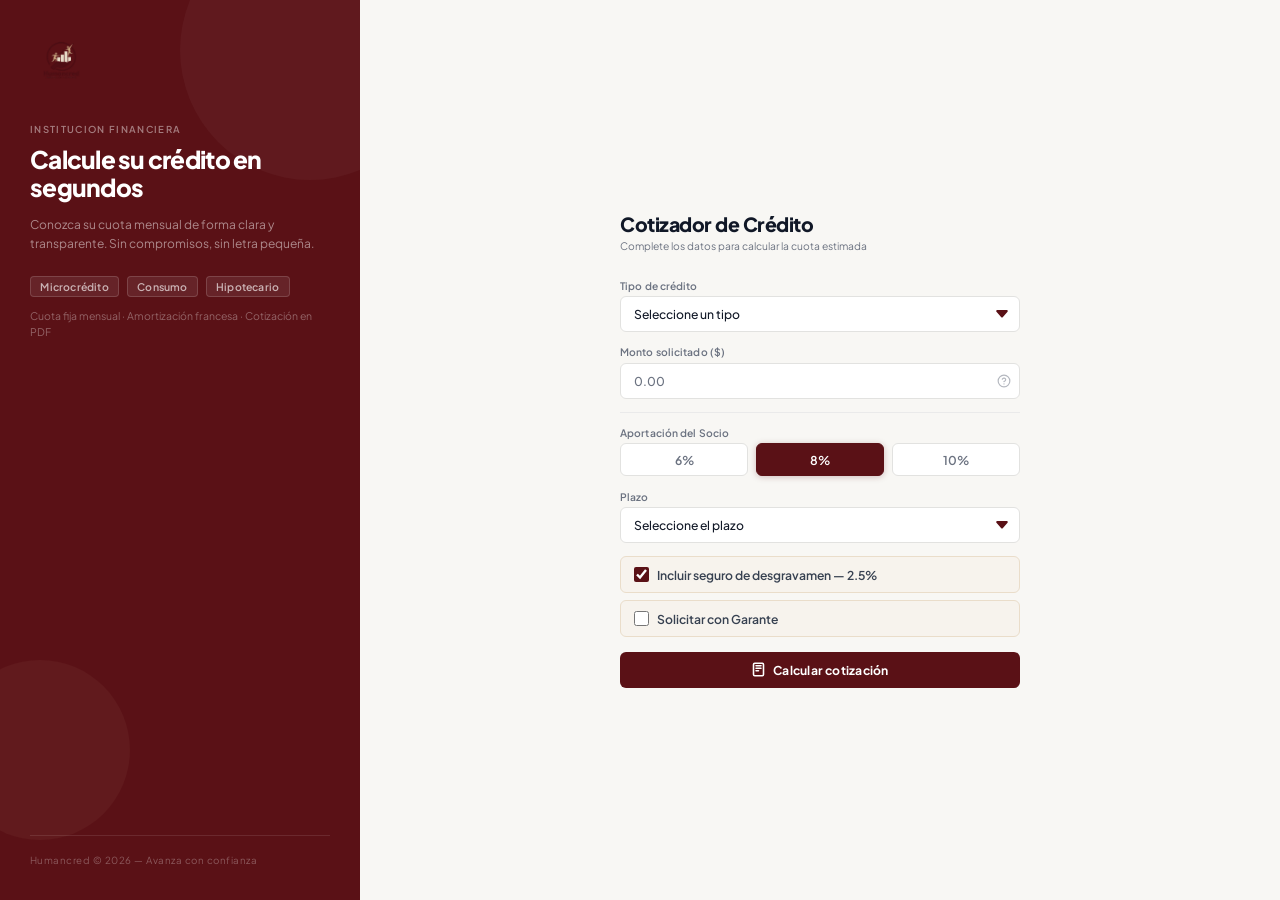
==== index.html @ a1041b33 "feat: Cotizador Humancred V1 — diseño profesional completo - Split-screen index con panel de marca (" ====
<!DOCTYPE html>
<html lang="es">
<head>
  <meta charset="UTF-8" />
  <meta name="viewport" content="width=device-width, initial-scale=1.0" />
  <title>Cotizador — Humancred</title>
  <link rel="stylesheet" href="css/app.css" />
  <style>
    html, body { height: 100%; overflow: hidden; }

    /* ── Layout split ──────────────────────────────────────── */
    .cotizador-split {
      display: grid;
      grid-template-columns: 360px 1fr;
      height: 100vh;
    }

    /* ── Panel de marca ────────────────────────────────────── */
    .brand-panel {
      background: var(--vino);
      padding: 2.25rem 2rem;
      display: flex;
      flex-direction: column;
      position: relative;
      overflow: hidden;
    }

    .brand-panel::before {
      content: '';
      position: absolute;
      top: -80px; right: -80px;
      width: 260px; height: 260px;
      border-radius: 50%;
      background: rgba(255,255,255,0.035);
      pointer-events: none;
    }

    .brand-panel::after {
      content: '';
      position: absolute;
      bottom: 60px; left: -50px;
      width: 180px; height: 180px;
      border-radius: 50%;
      background: rgba(201,167,130,0.06);
      pointer-events: none;
    }

    .brand-logo {
      height: 52px;
      width: auto;
      object-fit: contain;
      object-position: left;
      margin-bottom: 2.5rem;
    }

    .brand-content { flex: 1; }

    .brand-eyebrow {
      font-size: 0.6375rem;
      font-weight: 600;
      color: rgba(255,255,255,0.45);
      text-transform: uppercase;
      letter-spacing: 0.14em;
      margin-bottom: 0.625rem;
    }

    .brand-headline {
      font-size: 1.625rem;
      font-weight: 800;
      color: #fff;
      line-height: 1.18;
      letter-spacing: -0.03em;
      margin-bottom: 0.875rem;
    }

    .brand-desc {
      font-size: 0.8rem;
      color: rgba(255,255,255,0.5);
      line-height: 1.6;
      font-weight: 400;
      margin-bottom: 1.5rem;
    }

    .brand-credit-types {
      display: flex;
      gap: 0.5rem;
      flex-wrap: wrap;
      margin-bottom: 0.75rem;
    }

    .brand-credit-types span {
      font-size: 0.7rem;
      font-weight: 600;
      color: rgba(255,255,255,0.65);
      background: rgba(255,255,255,0.08);
      border: 1px solid rgba(255,255,255,0.15);
      border-radius: 4px;
      padding: 0.2rem 0.625rem;
      letter-spacing: 0.02em;
    }

    .brand-detail {
      font-size: 0.7rem;
      color: rgba(255,255,255,0.35);
      font-weight: 400;
      line-height: 1.5;
    }

    .brand-sep {
      height: 1px;
      background: rgba(255,255,255,0.1);
      margin: 2rem 0 1.25rem;
    }

    .brand-footer {
      font-size: 0.65rem;
      color: rgba(255,255,255,0.3);
      letter-spacing: 0.05em;
    }

    /* ── Panel de formulario ───────────────────────────────── */
    .form-panel {
      background: #F8F7F4;
      overflow-y: auto;
      display: flex;
      align-items: center;
      justify-content: center;
      padding: 2rem 2.5rem;
    }

    .cotizador-card {
      width: 100%;
      max-width: 400px;
    }

    .form-panel-header {
      margin-bottom: 1.75rem;
    }

    .form-panel-title {
      font-size: 1.3rem;
      font-weight: 800;
      color: var(--gris-900);
      letter-spacing: -0.025em;
      margin-bottom: 0.2rem;
    }

    .form-panel-sub {
      font-size: var(--texto-xs);
      color: var(--gris-500);
      font-weight: 400;
    }

    /* Tooltip de montos */
    .monto-wrapper { position: relative; }

    .monto-hint {
      position: absolute;
      right: 0.625rem;
      top: 50%;
      transform: translateY(-50%);
      cursor: pointer;
      color: var(--gris-500);
      line-height: 1;
      display: flex;
      align-items: center;
      opacity: 0.5;
      transition: opacity var(--transition);
    }
    .monto-hint:hover { opacity: 1; }
    .monto-hint svg { width: 14px; height: 14px; }

    .monto-tooltip {
      display: none;
      position: absolute;
      right: 0;
      top: calc(100% + 5px);
      background: var(--blanco);
      border: 1px solid #EAEAEA;
      border-radius: var(--radio-lg);
      box-shadow: 0 8px 32px rgba(0,0,0,0.1);
      z-index: 10;
      width: 360px;
      overflow: hidden;
    }

    .monto-hint:hover .monto-tooltip,
    .monto-tooltip:hover { display: block; }

    .tooltip-table {
      width: 100%;
      border-collapse: collapse;
      font-size: var(--texto-xs);
    }

    .tooltip-table thead tr {
      background: var(--vino);
      color: var(--blanco);
    }

    .tooltip-table thead th {
      padding: 0.45rem 0.75rem;
      text-align: left;
      font-weight: 600;
      letter-spacing: 0.03em;
    }

    .tooltip-table tbody td {
      padding: 0.45rem 0.75rem;
      border-bottom: 1px solid #F3F3F1;
      color: var(--gris-700);
    }
    .tooltip-table tbody tr:last-child td { border-bottom: none; }
    .tooltip-table tbody tr:hover td { background: #F8F7F4; }

    #tasa-otros { display: none; }
    #tasa-otros.visible { display: block; }

    /* ── Responsive ─────────────────────────────────────────── */
    @media (max-width: 900px) {
      html, body { height: auto; overflow: auto; }
      .cotizador-split { grid-template-columns: 1fr; height: auto; min-height: 100vh; }
      .brand-panel {
        padding: 1.25rem 1.5rem;
        flex-direction: row;
        align-items: center;
        gap: 1rem;
      }
      .brand-logo { height: 40px; margin-bottom: 0; flex-shrink: 0; }
      .brand-content { flex: 1; }
      .brand-eyebrow { display: none; }
      .brand-headline { font-size: 1rem; margin-bottom: 0; }
      .brand-desc { display: none; }
      .brand-credit-types { display: none; }
      .brand-detail { display: none; }
      .brand-sep { display: none; }
      .brand-footer { display: none; }
      .form-panel { padding: 1.5rem 1.25rem; align-items: stretch; }
      .cotizador-card { max-width: none; }
    }

    @media (max-width: 480px) {
      .brand-panel { padding: 1rem; }
      .brand-headline { font-size: 0.875rem; }
      .monto-tooltip { width: calc(100vw - 2rem); right: -0.5rem; }
    }

    #plazo-custom-container { display: none; }
    #plazo-custom-container.visible {
      display: flex;
      flex-direction: column;
      gap: 0.3rem;
      margin-bottom: 0.875rem;
      animation: fadeUp 0.2s ease-out both;
    }

    .form-divider {
      height: 1px;
      background: #EAEAEA;
      margin: 0.875rem 0;
    }
  </style>
</head>

<body>
  <div class="cotizador-split">

    <!-- ── Panel de marca ── -->
    <div class="brand-panel">
      <img src="img/logo2.png" alt="Humancred" class="brand-logo"
           onerror="this.style.display='none'">

      <div class="brand-content">
        <div class="brand-eyebrow">Institucion Financiera</div>
        <h1 class="brand-headline">Calcule su crédito en segundos</h1>
        <p class="brand-desc">
          Conozca su cuota mensual de forma clara y transparente.
          Sin compromisos, sin letra pequeña.
        </p>

        <div class="brand-credit-types">
          <span>Microcrédito</span>
          <span>Consumo</span>
          <span>Hipotecario</span>
        </div>
        <p class="brand-detail">
          Cuota fija mensual · Amortización francesa · Cotización en PDF
        </p>
      </div>

      <div class="brand-sep"></div>
      <div class="brand-footer">Humancred &copy; 2026 &mdash; Avanza con confianza</div>
    </div>

    <!-- ── Panel de formulario ── -->
    <div class="form-panel">
      <div class="cotizador-card fade-up">

        <div class="form-panel-header">
          <div class="form-panel-title">Cotizador de Crédito</div>
          <div class="form-panel-sub">Complete los datos para calcular la cuota estimada</div>
        </div>

        <!-- Tipo de crédito -->
        <div class="form-group">
          <label class="form-label" for="credito">Tipo de crédito</label>
          <select id="credito" class="form-control">
            <option value="" disabled selected>Seleccione un tipo</option>
            <option value="Microcredito">Microcrédito y Estudiantil</option>
            <option value="Consumo">Crédito de Consumo</option>
            <option value="Hipotecario">Crédito Hipotecario</option>
            <option value="Otro">Otro</option>
          </select>
        </div>

        <!-- Monto -->
        <div class="form-group">
          <label class="form-label" for="monto">Monto solicitado ($)</label>
          <div class="monto-wrapper">
            <input type="number" id="monto" class="form-control"
                   placeholder="0.00" style="padding-right:2rem;" />
            <div class="monto-hint">
              <svg xmlns="http://www.w3.org/2000/svg" viewBox="0 0 24 24" fill="none"
                stroke="currentColor" stroke-width="2" stroke-linecap="round" stroke-linejoin="round">
                <circle cx="12" cy="12" r="10"/>
                <path d="M9.09 9a3 3 0 0 1 5.83 1c0 2-3 3-3 3"/>
                <line x1="12" y1="17" x2="12.01" y2="17"/>
              </svg>
              <div class="monto-tooltip">
                <table class="tooltip-table">
                  <thead><tr>
                    <th>Tipo</th><th>Mínimo</th><th>Máximo</th><th>Plazo</th><th>Tasa</th>
                  </tr></thead>
                  <tbody>
                    <tr><td>Microcrédito</td><td>$500</td><td>$3.000</td><td>1–3 años</td><td>22%</td></tr>
                    <tr><td>Consumo</td><td>$5.000</td><td>$80.000</td><td>3–8 años</td><td>11.95%</td></tr>
                    <tr><td>Hipotecario</td><td>$15.000</td><td>$120.000</td><td>3–15 años</td><td>4.95%</td></tr>
                    <tr><td>Otro</td><td colspan="4" style="color:var(--gris-500)">Sin límites — personalizado</td></tr>
                  </tbody>
                </table>
              </div>
            </div>
          </div>
        </div>

        <!-- Tasa -->
        <div class="form-group" id="tasa-container" style="display:none;">
          <label class="form-label">Tasa de interés anual</label>
          <div class="form-row">
            <select id="tasa" class="form-control"></select>
            <input type="number" id="tasa-otros" class="form-control"
                   placeholder="Ej: 10.99" step="0.01" />
          </div>
        </div>

        <div class="form-divider"></div>

        <!-- Aportación del Socio -->
        <div class="form-group">
          <label class="form-label">Aportación del Socio</label>
          <div class="pill-group">
            <input type="radio" name="encaje" id="enc6" value="6" class="pill-option" />
            <label for="enc6" class="pill-label">6%</label>
            <input type="radio" name="encaje" id="enc8" value="8" class="pill-option" checked />
            <label for="enc8" class="pill-label">8%</label>
            <input type="radio" name="encaje" id="enc10" value="10" class="pill-option" />
            <label for="enc10" class="pill-label">10%</label>
          </div>
        </div>

        <!-- Plazo -->
        <div class="form-group">
          <label class="form-label" for="plazo">Plazo</label>
          <select id="plazo" class="form-control">
            <option value="">Seleccione el plazo</option>
          </select>
        </div>

        <div id="plazo-custom-container">
          <label class="form-label" for="plazo-custom">Plazo especial (meses)</label>
          <input type="number" id="plazo-custom" class="form-control"
                 placeholder="Ej: 18" min="1" />
        </div>

        <!-- Seguro de desgravamen -->
        <div class="form-group" style="margin-bottom:0.5rem;">
          <label class="toggle-group" for="desgravamen-toggle">
            <input type="checkbox" id="desgravamen-toggle" checked />
            <span class="toggle-label">Incluir seguro de desgravamen &mdash; 2.5%</span>
          </label>
        </div>

        <!-- Solicitar con Garante -->
        <div class="form-group" style="margin-bottom:0.5rem;">
          <label class="toggle-group" for="garante-toggle">
            <input type="checkbox" id="garante-toggle" />
            <span class="toggle-label">Solicitar con Garante</span>
          </label>
        </div>

        <div id="alerta" class="alert alert-error"></div>

        <div class="btn-group">
          <button id="btnCalcular" class="btn btn-primary">
            <svg xmlns="http://www.w3.org/2000/svg" viewBox="0 0 24 24" fill="none"
              stroke="currentColor" stroke-width="2.5" stroke-linecap="round" stroke-linejoin="round">
              <rect x="4" y="2" width="16" height="20" rx="2"/>
              <line x1="8" y1="6" x2="16" y2="6"/>
              <line x1="8" y1="10" x2="16" y2="10"/>
              <line x1="8" y1="14" x2="12" y2="14"/>
            </svg>
            Calcular cotización
          </button>
        </div>

      </div>
    </div>

  </div>

  <script src="js/calculator.js?v=3"></script>
  <script>
    const plazosEstandar = {
      Microcredito: [12, 24, 36],
      Consumo:      [36, 48, 60, 72, 84, 96],
      Hipotecario:  [36, 48, 60, 72, 84, 96, 108, 120, 132, 144, 156, 168, 180],
      Otro:         [],
    };

    const tasasPorTipo = {
      Microcredito: [{ v: '22',    t: '22.00%' }, { v: 'Otros', t: 'Otra tasa' }],
      Consumo:      [{ v: '11.95', t: '11.95%' }, { v: '10.99', t: '10.99%' }, { v: 'Otros', t: 'Otra tasa' }],
      Hipotecario:  [{ v: '4.95',  t: '4.95%'  }, { v: '4.50',  t: '4.50%'  }, { v: 'Otros', t: 'Otra tasa' }],
      Otro:         [{ v: 'Otros', t: 'Personalizada' }],
    };

    const limites = {
      Microcredito: { min: 500,   max: 3000   },
      Consumo:      { min: 5000,  max: 80000  },
      Hipotecario:  { min: 15000, max: 120000 },
      Otro:         null,
    };

    const $ = id => document.getElementById(id);

    function mostrarAlerta(msg) {
      $('alerta').textContent = msg;
      $('alerta').classList.add('visible');
    }
    function limpiarAlerta() {
      $('alerta').textContent = '';
      $('alerta').classList.remove('visible');
    }

    function cargarTasas(tipo) {
      const sel = $('tasa');
      sel.innerHTML = '';
      const lista = tasasPorTipo[tipo] || [];
      lista.forEach(({ v, t }) => {
        const o = document.createElement('option');
        o.value = v; o.textContent = t;
        sel.appendChild(o);
      });
      sel.value = lista[0]?.v || '';
      $('tasa-otros').classList.remove('visible');
      $('tasa-otros').value = '';
      if (tipo === 'Otro') $('tasa-otros').classList.add('visible');
    }

    function cargarPlazos(tipo) {
      const sel = $('plazo');
      sel.innerHTML = '<option value="">Seleccione el plazo</option>';
      (plazosEstandar[tipo] || []).forEach(m => {
        const a = Math.floor(m / 12), r = m % 12;
        let label = `${m} meses`;
        if (a > 0 && r === 0) label += ` · ${a} año${a > 1 ? 's' : ''}`;
        const o = document.createElement('option');
        o.value = m; o.textContent = label;
        sel.appendChild(o);
      });
      const oc = document.createElement('option');
      oc.value = 'custom'; oc.textContent = 'Plazo especial…';
      sel.appendChild(oc);
    }

    $('credito').addEventListener('change', () => {
      const tipo = $('credito').value;
      $('monto').value = '';
      limpiarAlerta();
      cargarTasas(tipo);
      cargarPlazos(tipo);
      $('tasa-container').style.display = 'block';
      $('plazo-custom-container').classList.remove('visible');
      $('plazo-custom').value = '';
    });

    $('tasa').addEventListener('change', () => {
      if ($('tasa').value === 'Otros') $('tasa-otros').classList.add('visible');
      else { $('tasa-otros').classList.remove('visible'); $('tasa-otros').value = ''; }
    });

    $('plazo').addEventListener('change', () => {
      if ($('plazo').value === 'custom') {
        $('plazo-custom-container').classList.add('visible');
        $('plazo-custom').focus();
      } else {
        $('plazo-custom-container').classList.remove('visible');
        $('plazo-custom').value = '';
      }
    });

    $('btnCalcular').addEventListener('click', () => {
      limpiarAlerta();

      const tipo   = $('credito').value;
      const monto  = Number($('monto').value);
      const tasa   = $('tasa').value === 'Otros' ? Number($('tasa-otros').value) : Number($('tasa').value);
      const encaje = Number(document.querySelector('input[name="encaje"]:checked')?.value || 8);
      const desgravamen = $('desgravamen-toggle').checked;
      const conGarante  = $('garante-toggle').checked;
      const plazo  = $('plazo').value === 'custom' ? Number($('plazo-custom').value) : Number($('plazo').value);

      if (!tipo)  return mostrarAlerta('Seleccione un tipo de crédito.');
      if (!monto || monto <= 0) return mostrarAlerta('Ingrese un monto válido.');
      if (!plazo || plazo < 1)  return mostrarAlerta('Ingrese un plazo válido.');
      if (isNaN(tasa) || tasa <= 0) return mostrarAlerta('Ingrese una tasa de interés válida.');

      const lim = limites[tipo];
      if (lim && (monto < lim.min || monto > lim.max)) {
        const nombre = tipo === 'Microcredito' ? 'Microcrédito' : tipo;
        return mostrarAlerta(`${nombre}: monto entre $${lim.min.toLocaleString('es-ES')} y $${lim.max.toLocaleString('es-ES')}.`);
      }

      const data = calculateLoan(tipo, monto, plazo, tasa, encaje, desgravamen);
      data.conGarante = conGarante;
      localStorage.setItem('loanData', JSON.stringify(data));
      window.location.href = 'html/resumen.html';
    });
  </script>
</body>
</html>
---- css/app.css ----
/* ============================================================
   app.css — Humancred · Sistema de diseño
   ============================================================ */

@import url('https://fonts.googleapis.com/css2?family=Plus+Jakarta+Sans:wght@400;500;600;700;800&display=swap');

/* ── Variables ────────────────────────────────────────────── */
:root {
  --vino:      #5A1116;
  --vino-dark: #3d0d11;
  --vino-deep: #2A150D;
  --vino-mid:  #6e1a1f;
  --dorado:    #C9A782;
  --dorado-bg: #fdf6ec;
  --beige:     #EADDCA;
  --beige-mid: #f0e8d8;
  --beige-bg:  #f7f3ed;

  --gris-900: #111827;
  --gris-700: #374151;
  --gris-500: #6b7280;
  --gris-300: #d1d5db;
  --gris-100: #f3f4f6;
  --blanco:   #ffffff;

  --rojo:     #dc2626;
  --rojo-bg:  #fef2f2;
  --verde:    #15803d;
  --verde-bg: #f0fdf4;

  /* Alias para componentes que usan --azul-* */
  --azul-900: var(--vino-deep);
  --azul-800: var(--vino-dark);
  --azul-700: var(--vino);
  --azul-600: var(--vino-mid);
  --azul-400: var(--dorado);
  --azul-100: var(--beige);
  --azul-50:  var(--beige-bg);

  --fuente: 'Plus Jakarta Sans', 'Helvetica Neue', system-ui, sans-serif;

  --texto-xs:   0.6875rem;
  --texto-sm:   0.8125rem;
  --texto-base: 0.9375rem;
  --texto-lg:   1.0625rem;
  --texto-xl:   1.1875rem;
  --texto-2xl:  1.375rem;
  --texto-3xl:  1.75rem;

  --radio:    6px;
  --radio-lg: 10px;
  --radio-xl: 14px;

  --sombra:    0 1px 8px rgba(0,0,0,0.06), 0 2px 16px rgba(90,17,22,0.06);
  --sombra-lg: 0 4px 24px rgba(0,0,0,0.08), 0 8px 32px rgba(90,17,22,0.1);

  --header-h: 56px;
  --footer-h: 38px;
  --sidebar-w: 310px;

  --transition: 0.18s ease;
}

/* ── Reset ────────────────────────────────────────────────── */
*, *::before, *::after { box-sizing: border-box; margin: 0; padding: 0; }

html, body {
  height: 100%;
  font-family: var(--fuente);
  font-size: var(--texto-base);
  color: var(--gris-900);
  background: var(--beige-bg);
  -webkit-font-smoothing: antialiased;
}

/* ── Shell ────────────────────────────────────────────────── */
.app-shell {
  display: flex;
  flex-direction: column;
  height: 100vh;
  overflow: hidden;
}

/* ── Header ───────────────────────────────────────────────── */
.app-header {
  height: var(--header-h);
  background: var(--blanco);
  display: flex;
  align-items: center;
  padding: 0 1.5rem;
  gap: 0.75rem;
  flex-shrink: 0;
  border-bottom: 1px solid #EAEAEA;
  box-shadow: 0 1px 0 #EAEAEA;
}

.header-logo {
  height: 70px;
  width: auto;
  object-fit: contain;
}

.header-brand {
  display: flex;
  flex-direction: column;
  line-height: 1.15;
}

.brand-name {
  font-size: var(--texto-lg);
  font-weight: 800;
  color: var(--vino);
  letter-spacing: -0.01em;
}

.brand-slogan {
  font-size: var(--texto-xs);
  font-weight: 500;
  color: var(--gris-500);
  letter-spacing: 0.02em;
}

.header-sep { flex: 1; }

.header-back {
  display: inline-flex;
  align-items: center;
  gap: 0.35rem;
  color: var(--vino);
  font-size: var(--texto-sm);
  font-weight: 600;
  text-decoration: none;
  padding: 0.375rem 0.875rem;
  background: var(--beige-bg);
  border: 1.5px solid var(--beige);
  border-radius: var(--radio);
  transition: background var(--transition), border-color var(--transition);
}

.header-back:hover {
  background: var(--beige);
  border-color: var(--dorado);
}

/* ── Footer ───────────────────────────────────────────────── */
.app-footer {
  height: var(--footer-h);
  background: var(--blanco);
  color: var(--gris-500);
  display: flex;
  align-items: center;
  justify-content: center;
  font-size: var(--texto-xs);
  font-weight: 500;
  letter-spacing: 0.03em;
  flex-shrink: 0;
  border-top: 1px solid #EAEAEA;
}

/* ── Main ─────────────────────────────────────────────────── */
.app-main {
  flex: 1;
  overflow-y: auto;
  overflow-x: hidden;
  display: flex;
  align-items: flex-start;
  justify-content: center;
  padding: 1.5rem 1.25rem;
  background: linear-gradient(150deg, var(--beige-bg) 0%, #ede5d8 100%);
}

/* ── Cards ────────────────────────────────────────────────── */
.card {
  background: var(--blanco);
  border-radius: var(--radio-xl);
  box-shadow: var(--sombra);
  padding: 1.5rem;
  border: 1px solid var(--beige);
}

.card-title {
  font-size: var(--texto-base);
  font-weight: 700;
  color: var(--vino);
  margin-bottom: 1rem;
  display: flex;
  align-items: center;
  gap: 0.5rem;
  text-transform: uppercase;
  letter-spacing: 0.05em;
}

.card-title svg { width: 16px; height: 16px; flex-shrink: 0; }

/* ── Forms ────────────────────────────────────────────────── */
.form-group {
  display: flex;
  flex-direction: column;
  gap: 0.3rem;
  margin-bottom: 0.875rem;
}

.form-label {
  font-size: var(--texto-xs);
  font-weight: 600;
  color: var(--gris-500);
  letter-spacing: 0.01em;
}

.form-control {
  width: 100%;
  padding: 0.6rem 0.875rem;
  border: 1.5px solid #E2E2E0;
  border-radius: var(--radio);
  font-size: var(--texto-sm);
  font-family: var(--fuente);
  font-weight: 500;
  color: var(--gris-900);
  background: var(--blanco);
  transition: border-color var(--transition), box-shadow var(--transition);
  outline: none;
  appearance: none;
}

.form-control:focus {
  border-color: var(--vino);
  box-shadow: 0 0 0 3px rgba(90,17,22,0.07);
}

.form-control::placeholder { color: var(--gris-500); }

.form-row { display: flex; gap: 0.625rem; }
.form-row .form-control { flex: 1; }

select.form-control {
  background-image: url("data:image/svg+xml,%3Csvg xmlns='http://www.w3.org/2000/svg' width='16' height='16' fill='%235A1116' viewBox='0 0 16 16'%3E%3Cpath d='M7.247 11.14L2.451 5.658C1.885 5.013 2.345 4 3.204 4h9.592a1 1 0 0 1 .753 1.659l-4.796 5.48a1 1 0 0 1-1.506 0z'/%3E%3C/svg%3E");
  background-repeat: no-repeat;
  background-position: right 0.625rem center;
  padding-right: 2rem;
  cursor: pointer;
}

/* ── Toggle / Checkbox ────────────────────────────────────── */
.toggle-group {
  display: flex;
  align-items: center;
  gap: 0.5rem;
  padding: 0.625rem 0.875rem;
  background: var(--beige-bg);
  border: 1.5px solid var(--beige);
  border-radius: var(--radio);
  cursor: pointer;
  transition: background var(--transition), border-color var(--transition);
  user-select: none;
}

.toggle-group:hover {
  background: var(--beige);
  border-color: var(--dorado);
}

.toggle-group input[type="checkbox"] {
  width: 15px;
  height: 15px;
  accent-color: var(--vino);
  cursor: pointer;
  flex-shrink: 0;
}

.toggle-label {
  font-size: var(--texto-sm);
  font-weight: 600;
  color: var(--gris-700);
  cursor: pointer;
}

/* ── Encaje pills ─────────────────────────────────────────── */
.pill-group {
  display: flex;
  gap: 0.5rem;
}

.pill-option {
  display: none;
}

.pill-label {
  flex: 1;
  text-align: center;
  padding: 0.5rem 0;
  border: 1.5px solid #E2E2E0;
  border-radius: var(--radio);
  font-size: var(--texto-sm);
  font-weight: 600;
  color: var(--gris-500);
  cursor: pointer;
  transition: all var(--transition);
  background: var(--blanco);
  letter-spacing: 0.01em;
}

.pill-option:checked + .pill-label {
  background: var(--vino);
  border-color: var(--vino);
  color: var(--blanco);
  box-shadow: 0 1px 6px rgba(90,17,22,0.25);
}

.pill-label:hover { border-color: var(--vino); color: var(--vino); }
.pill-option:checked + .pill-label:hover { color: var(--blanco); }

/* ── Buttons ──────────────────────────────────────────────── */
.btn {
  display: inline-flex;
  align-items: center;
  justify-content: center;
  gap: 0.45rem;
  padding: 0.65rem 1.25rem;
  border: none;
  border-radius: var(--radio);
  font-size: var(--texto-sm);
  font-weight: 700;
  font-family: var(--fuente);
  cursor: pointer;
  transition: background var(--transition), transform 0.1s, box-shadow var(--transition);
  outline: none;
  width: 100%;
  letter-spacing: 0.02em;
}

.btn:active { transform: scale(0.98); }
.btn:disabled { opacity: 0.55; cursor: not-allowed; transform: none; }
.btn svg { width: 15px; height: 15px; flex-shrink: 0; }

.btn-primary {
  background: var(--vino);
  color: var(--blanco);
}
.btn-primary:hover:not(:disabled) {
  background: var(--vino-dark);
  box-shadow: 0 4px 14px rgba(90,17,22,0.28);
}

.btn-secondary {
  background: var(--beige-bg);
  color: var(--vino);
  border: 1.5px solid var(--beige);
}
.btn-secondary:hover:not(:disabled) { background: var(--beige); }

.btn-accent {
  background: var(--dorado);
  color: var(--vino-deep);
}
.btn-accent:hover:not(:disabled) {
  background: #b8966e;
  box-shadow: 0 4px 14px rgba(201,167,130,0.35);
}

.btn-ghost {
  background: transparent;
  color: var(--gris-700);
  border: 1.5px solid var(--gris-300);
}
.btn-ghost:hover:not(:disabled) { background: var(--gris-100); }

.btn-group {
  display: flex;
  flex-direction: column;
  gap: 0.5rem;
  margin-top: 1rem;
}

/* ── Alerts ───────────────────────────────────────────────── */
.alert {
  font-size: var(--texto-sm);
  font-weight: 500;
  padding: 0.45rem 0.7rem;
  border-radius: var(--radio);
  display: none;
}
.alert.visible { display: block; }
.alert-error  { color: var(--rojo); background: var(--rojo-bg); border: 1px solid #fca5a5; }
.alert-success{ color: var(--verde); background: var(--verde-bg); border: 1px solid #86efac; }

/* ── Stats grid ───────────────────────────────────────────── */
.stats-2col {
  display: grid;
  grid-template-columns: 1fr 1fr;
  gap: 1px;
  background: var(--beige);
  border-radius: var(--radio-lg);
  overflow: hidden;
  border: 1px solid var(--beige);
}

.stats-3col {
  display: grid;
  grid-template-columns: 1fr 1fr 1fr;
  gap: 1px;
  background: var(--beige);
  border-radius: var(--radio-lg);
  overflow: hidden;
  border: 1px solid var(--beige);
}

.stat-cell {
  background: var(--blanco);
  padding: 0.875rem 1rem;
  display: flex;
  flex-direction: column;
  gap: 0.15rem;
}

.stat-cell-label {
  font-size: var(--texto-xs);
  font-weight: 700;
  color: var(--gris-500);
  text-transform: uppercase;
  letter-spacing: 0.06em;
}

.stat-cell-valor {
  font-size: var(--texto-xl);
  font-weight: 700;
  color: var(--vino);
  transition: opacity 0.2s;
}

/* ── Highlight row ────────────────────────────────────────── */
.highlight-row {
  display: flex;
  align-items: center;
  justify-content: space-between;
  padding: 0.875rem 1.125rem;
  background: var(--beige-bg);
  border: 1.5px solid var(--beige);
  border-radius: var(--radio-lg);
}

.highlight-row + .highlight-row { margin-top: 0.5rem; }

.highlight-label {
  font-size: var(--texto-sm);
  font-weight: 700;
  color: var(--gris-700);
}

.highlight-valor {
  font-size: var(--texto-2xl);
  font-weight: 800;
  color: var(--vino);
}

.highlight-row.accent {
  background: var(--dorado-bg);
  border-color: var(--dorado);
}

.highlight-row.accent .highlight-label { color: var(--vino-deep); }
.highlight-row.accent .highlight-valor { color: var(--vino-deep); }

.highlight-row.primary {
  background: var(--vino);
  border-color: var(--vino-dark);
}
.highlight-row.primary .highlight-label { color: rgba(255,255,255,0.75); font-size: var(--texto-xs); }
.highlight-row.primary .highlight-valor { color: var(--blanco); font-size: 2.25rem; letter-spacing:-0.02em; }

/* ── Table ────────────────────────────────────────────────── */
.data-table { width: 100%; border-collapse: collapse; font-size: var(--texto-sm); }

.data-table th {
  background: var(--vino);
  color: var(--blanco);
  padding: 0.625rem 0.875rem;
  text-align: left;
  font-weight: 700;
  font-size: var(--texto-xs);
  text-transform: uppercase;
  letter-spacing: 0.06em;
}

.data-table th:first-child { border-radius: var(--radio) 0 0 0; }
.data-table th:last-child  { border-radius: 0 var(--radio) 0 0; }
.data-table td { padding: 0.55rem 0.875rem; border-bottom: 1px solid var(--gris-100); color: var(--gris-700); }
.data-table tr:last-child td { border-bottom: none; }
.data-table tr:nth-child(even) td { background: var(--beige-bg); }
.data-table tr:hover td { background: var(--beige); transition: background 0.1s; }

.table-wrapper {
  border-radius: var(--radio-lg);
  overflow: hidden;
  border: 1px solid var(--beige);
  box-shadow: var(--sombra);
}

/* ── Modal ────────────────────────────────────────────────── */
.modal-backdrop {
  position: fixed;
  inset: 0;
  background: rgba(42,21,13,0.5);
  display: flex;
  align-items: center;
  justify-content: center;
  z-index: 100;
  opacity: 0;
  pointer-events: none;
  transition: opacity 0.2s;
}

.modal-backdrop.abierto { opacity: 1; pointer-events: auto; }

.modal {
  background: var(--blanco);
  border-radius: var(--radio-xl);
  box-shadow: var(--sombra-lg);
  padding: 1.75rem;
  width: 100%;
  max-width: 620px;
  max-height: 92vh;
  overflow-y: auto;
  transform: translateY(14px);
  transition: transform 0.2s;
}

.modal-backdrop.abierto .modal { transform: translateY(0); }

.modal-header {
  display: flex;
  align-items: center;
  justify-content: space-between;
  margin-bottom: 1.25rem;
  padding-bottom: 1rem;
  border-bottom: 2px solid var(--beige);
}

.modal-title { font-size: var(--texto-xl); font-weight: 800; color: var(--vino); }

.modal-section {
  font-size: var(--texto-xs);
  font-weight: 700;
  color: var(--vino);
  text-transform: uppercase;
  letter-spacing: 0.06em;
  padding: 0.625rem 0 0.375rem;
  margin-top: 0.25rem;
  border-top: 1px solid var(--beige);
  grid-column: 1 / -1;
}

.modal-section:first-of-type { border-top: none; margin-top: 0; padding-top: 0; }

.modal-close {
  background: none;
  border: none;
  cursor: pointer;
  color: var(--gris-500);
  padding: 0.2rem;
  border-radius: 6px;
  line-height: 1;
  transition: color var(--transition), background var(--transition);
}
.modal-close:hover { color: var(--rojo); background: var(--rojo-bg); }

.modal-grid { display: grid; grid-template-columns: 1fr 1fr; gap: 0 0.875rem; }
.modal-grid .span-2 { grid-column: 1 / -1; }

.modal-footer {
  display: flex;
  gap: 0.625rem;
  justify-content: flex-end;
  margin-top: 1.25rem;
  padding-top: 1rem;
  border-top: 1px solid var(--gris-100);
}
.modal-footer .btn { width: auto; padding: 0.55rem 1.375rem; }

/* ── Animations ───────────────────────────────────────────── */
@keyframes fadeUp {
  from { opacity: 0; transform: translateY(16px); }
  to   { opacity: 1; transform: translateY(0); }
}

@keyframes pulse-value {
  0%   { opacity: 0.5; transform: scale(0.97); }
  60%  { opacity: 1;   transform: scale(1.01); }
  100% { opacity: 1;   transform: scale(1); }
}

.fade-up { animation: fadeUp 0.3s ease-out both; }

.value-updated {
  animation: pulse-value 0.35s ease-out both;
}

/* ── Scrollbar ────────────────────────────────────────────── */
::-webkit-scrollbar { width: 5px; height: 5px; }
::-webkit-scrollbar-track { background: transparent; }
::-webkit-scrollbar-thumb { background: var(--beige); border-radius: 99px; }
::-webkit-scrollbar-thumb:hover { background: var(--dorado); }

/* ── Utilities ────────────────────────────────────────────── */
.hidden { display: none !important; }
.w-full { width: 100%; }
.text-center { text-align: center; }
.mt-2 { margin-top: 0.5rem; }
.mt-3 { margin-top: 0.75rem; }

/* ── Responsive ───────────────────────────────────────────── */
@media (max-width: 768px) {
  :root { --header-h: 52px; }

  .app-header {
    padding: 0 0.875rem;
    gap: 0.5rem;
  }
  .header-logo { height: 48px; }
  .brand-slogan { display: none; }
  .brand-name { font-size: var(--texto-base); }

  /* Badge de sección (Resultado / Tabla) — más compacto */
  .app-header > span[style] {
    padding: 0.15rem 0.45rem;
    font-size: 0.6rem;
  }

  /* Botón volver — solo ícono en móvil */
  .header-back {
    padding: 0.35rem 0.6rem;
    gap: 0;
  }
  .header-back-text { display: none; }

  .app-main { padding: 1rem; }

  .modal {
    max-width: calc(100vw - 2rem);
    padding: 1.25rem;
    margin: 0 1rem;
  }
  .modal-grid { grid-template-columns: 1fr; }
  .modal-grid .span-2 { grid-column: 1; }

  .table-wrapper { overflow-x: auto; -webkit-overflow-scrolling: touch; }
  .data-table { min-width: 520px; }
}

@media (max-width: 480px) {
  :root { --header-h: 48px; }

  .app-header {
    padding: 0 0.75rem;
    gap: 0.375rem;
  }
  .header-logo { height: 40px; }
  .app-header > span[style] { display: none; } /* ocultar badge en móvil pequeño */
  .btn-group { gap: 0.375rem; }
  .pill-group { gap: 0.375rem; }
}
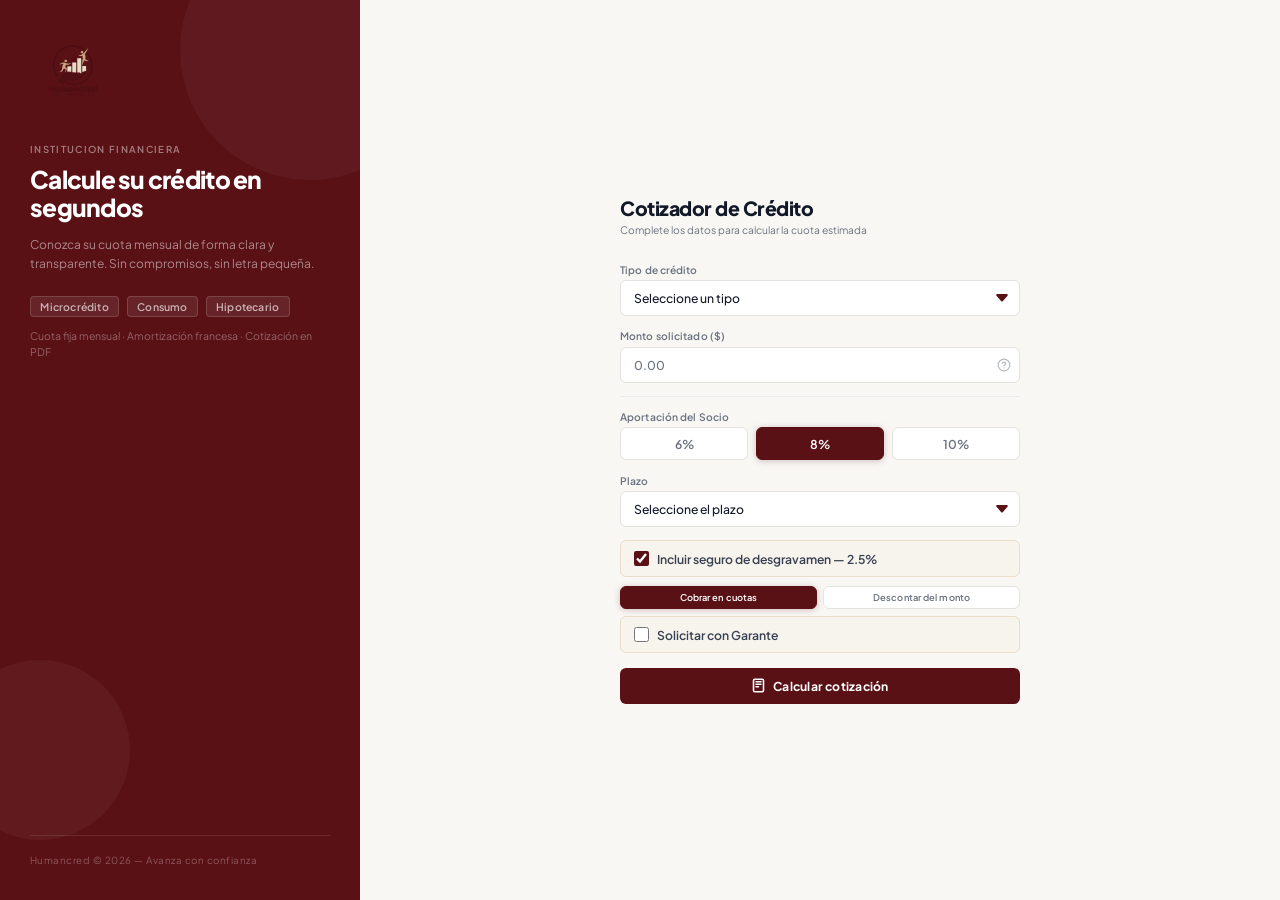
==== commit e79f93b4: "feat: desgravamen dual-mode, sidebar scroll fix, PDF single page, larger logos - calculator.js: two " ====
--- a/index.html
+++ b/index.html
@@ -46,7 +46,7 @@
     }
 
     .brand-logo {
-      height: 52px;
+      height: 72px;
       width: auto;
       object-fit: contain;
       object-position: left;
@@ -226,7 +226,7 @@
         align-items: center;
         gap: 1rem;
       }
-      .brand-logo { height: 40px; margin-bottom: 0; flex-shrink: 0; }
+      .brand-logo { height: 52px; margin-bottom: 0; flex-shrink: 0; }
       .brand-content { flex: 1; }
       .brand-eyebrow { display: none; }
       .brand-headline { font-size: 1rem; margin-bottom: 0; }
@@ -388,6 +388,16 @@
             <input type="checkbox" id="desgravamen-toggle" checked />
             <span class="toggle-label">Incluir seguro de desgravamen &mdash; 2.5%</span>
           </label>
+          <div id="desgravamen-mode-wrap" style="display:flex;gap:0.4rem;margin-top:0.3rem;">
+            <input type="radio" name="desgravamen-mode" id="desg-cuotas"
+                   value="cuotas" class="pill-option" checked />
+            <label for="desg-cuotas" class="pill-label"
+                   style="font-size:0.62rem;padding:0.3rem 0;">Cobrar en cuotas</label>
+            <input type="radio" name="desgravamen-mode" id="desg-descuento"
+                   value="descuento" class="pill-option" />
+            <label for="desg-descuento" class="pill-label"
+                   style="font-size:0.62rem;padding:0.3rem 0;">Descontar del monto</label>
+          </div>
         </div>
 
         <!-- Solicitar con Garante -->
@@ -418,7 +428,7 @@
 
   </div>
 
-  <script src="js/calculator.js?v=3"></script>
+  <script src="js/calculator.js?v=5"></script>
   <script>
     const plazosEstandar = {
       Microcredito: [12, 24, 36],
@@ -483,6 +493,10 @@
       sel.appendChild(oc);
     }
 
+    $('desgravamen-toggle').addEventListener('change', () => {
+      $('desgravamen-mode-wrap').style.display = $('desgravamen-toggle').checked ? 'flex' : 'none';
+    });
+
     $('credito').addEventListener('change', () => {
       const tipo = $('credito').value;
       $('monto').value = '';
@@ -516,7 +530,8 @@
       const monto  = Number($('monto').value);
       const tasa   = $('tasa').value === 'Otros' ? Number($('tasa-otros').value) : Number($('tasa').value);
       const encaje = Number(document.querySelector('input[name="encaje"]:checked')?.value || 8);
-      const desgravamen = $('desgravamen-toggle').checked;
+      const desgravamen     = $('desgravamen-toggle').checked;
+      const desgravamenMode = document.querySelector('input[name="desgravamen-mode"]:checked')?.value || 'cuotas';
       const conGarante  = $('garante-toggle').checked;
       const plazo  = $('plazo').value === 'custom' ? Number($('plazo-custom').value) : Number($('plazo').value);
 
@@ -531,7 +546,7 @@
         return mostrarAlerta(`${nombre}: monto entre $${lim.min.toLocaleString('es-ES')} y $${lim.max.toLocaleString('es-ES')}.`);
       }
 
-      const data = calculateLoan(tipo, monto, plazo, tasa, encaje, desgravamen);
+      const data = calculateLoan(tipo, monto, plazo, tasa, encaje, desgravamen, desgravamenMode);
       data.conGarante = conGarante;
       localStorage.setItem('loanData', JSON.stringify(data));
       window.location.href = 'html/resumen.html';
--- a/css/app.css
+++ b/css/app.css
@@ -54,7 +54,7 @@
   --sombra:    0 1px 8px rgba(0,0,0,0.06), 0 2px 16px rgba(90,17,22,0.06);
   --sombra-lg: 0 4px 24px rgba(0,0,0,0.08), 0 8px 32px rgba(90,17,22,0.1);
 
-  --header-h: 56px;
+  --header-h: 70px;
   --footer-h: 38px;
   --sidebar-w: 310px;
 
@@ -95,7 +95,7 @@
 }
 
 .header-logo {
-  height: 70px;
+  height: 60px;
   width: auto;
   object-fit: contain;
 }
@@ -609,13 +609,13 @@
 
 /* ── Responsive ───────────────────────────────────────────── */
 @media (max-width: 768px) {
-  :root { --header-h: 52px; }
+  :root { --header-h: 60px; }
 
   .app-header {
     padding: 0 0.875rem;
     gap: 0.5rem;
   }
-  .header-logo { height: 48px; }
+  .header-logo { height: 50px; }
   .brand-slogan { display: none; }
   .brand-name { font-size: var(--texto-base); }
 
@@ -647,13 +647,13 @@
 }
 
 @media (max-width: 480px) {
-  :root { --header-h: 48px; }
+  :root { --header-h: 54px; }
 
   .app-header {
     padding: 0 0.75rem;
     gap: 0.375rem;
   }
-  .header-logo { height: 40px; }
+  .header-logo { height: 44px; }
   .app-header > span[style] { display: none; } /* ocultar badge en móvil pequeño */
   .btn-group { gap: 0.375rem; }
   .pill-group { gap: 0.375rem; }
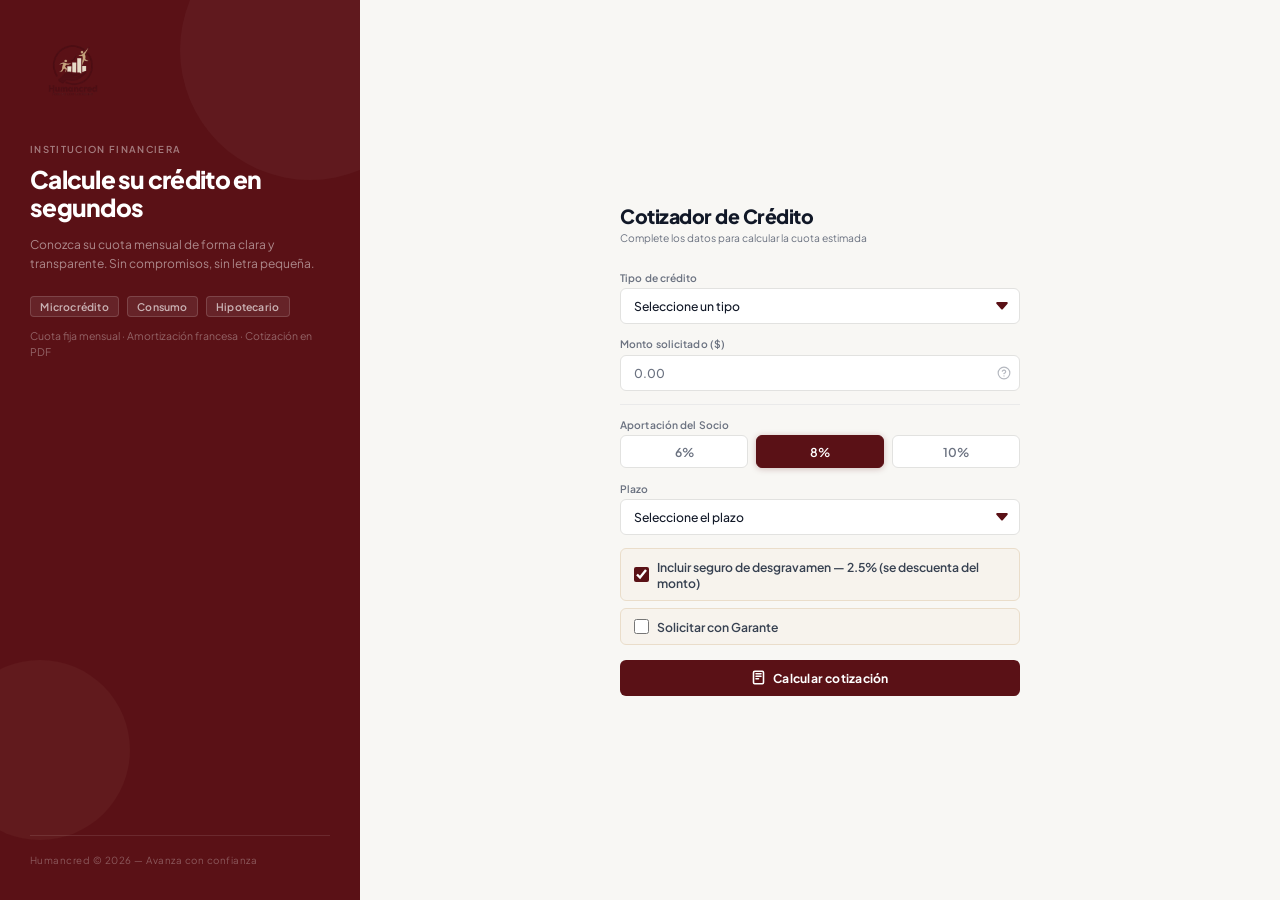
==== commit bfd3633a: "fix: desgravamen siempre descuento, sin hoja en blanco PDF, sección garante completa - calculator.js" ====
--- a/index.html
+++ b/index.html
@@ -386,18 +386,8 @@
         <div class="form-group" style="margin-bottom:0.5rem;">
           <label class="toggle-group" for="desgravamen-toggle">
             <input type="checkbox" id="desgravamen-toggle" checked />
-            <span class="toggle-label">Incluir seguro de desgravamen &mdash; 2.5%</span>
+            <span class="toggle-label">Incluir seguro de desgravamen &mdash; 2.5% (se descuenta del monto)</span>
           </label>
-          <div id="desgravamen-mode-wrap" style="display:flex;gap:0.4rem;margin-top:0.3rem;">
-            <input type="radio" name="desgravamen-mode" id="desg-cuotas"
-                   value="cuotas" class="pill-option" checked />
-            <label for="desg-cuotas" class="pill-label"
-                   style="font-size:0.62rem;padding:0.3rem 0;">Cobrar en cuotas</label>
-            <input type="radio" name="desgravamen-mode" id="desg-descuento"
-                   value="descuento" class="pill-option" />
-            <label for="desg-descuento" class="pill-label"
-                   style="font-size:0.62rem;padding:0.3rem 0;">Descontar del monto</label>
-          </div>
         </div>
 
         <!-- Solicitar con Garante -->
@@ -493,10 +483,6 @@
       sel.appendChild(oc);
     }
 
-    $('desgravamen-toggle').addEventListener('change', () => {
-      $('desgravamen-mode-wrap').style.display = $('desgravamen-toggle').checked ? 'flex' : 'none';
-    });
-
     $('credito').addEventListener('change', () => {
       const tipo = $('credito').value;
       $('monto').value = '';
@@ -530,8 +516,7 @@
       const monto  = Number($('monto').value);
       const tasa   = $('tasa').value === 'Otros' ? Number($('tasa-otros').value) : Number($('tasa').value);
       const encaje = Number(document.querySelector('input[name="encaje"]:checked')?.value || 8);
-      const desgravamen     = $('desgravamen-toggle').checked;
-      const desgravamenMode = document.querySelector('input[name="desgravamen-mode"]:checked')?.value || 'cuotas';
+      const desgravamen = $('desgravamen-toggle').checked;
       const conGarante  = $('garante-toggle').checked;
       const plazo  = $('plazo').value === 'custom' ? Number($('plazo-custom').value) : Number($('plazo').value);
 
@@ -546,7 +531,7 @@
         return mostrarAlerta(`${nombre}: monto entre $${lim.min.toLocaleString('es-ES')} y $${lim.max.toLocaleString('es-ES')}.`);
       }
 
-      const data = calculateLoan(tipo, monto, plazo, tasa, encaje, desgravamen, desgravamenMode);
+      const data = calculateLoan(tipo, monto, plazo, tasa, encaje, desgravamen);
       data.conGarante = conGarante;
       localStorage.setItem('loanData', JSON.stringify(data));
       window.location.href = 'html/resumen.html';
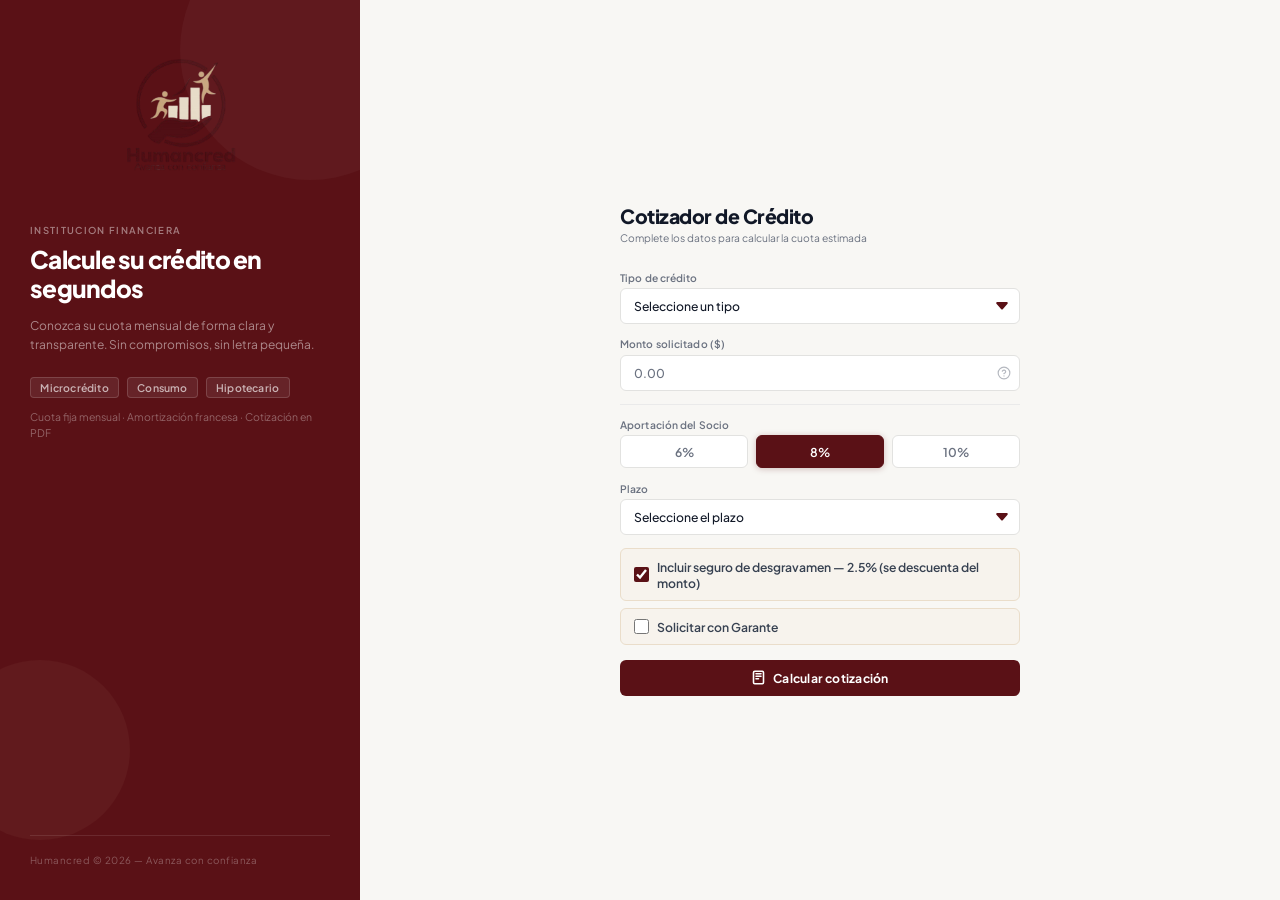
==== commit 31b8f17e: "style: logo index más grande y centrado (160px, margin auto) Co-Authored-By: Claude Sonnet 4.6 <nore" ====
--- a/index.html
+++ b/index.html
@@ -46,11 +46,13 @@
     }
 
     .brand-logo {
-      height: 72px;
+      height: 160px;
       width: auto;
+      max-width: 100%;
+      display: block;
       object-fit: contain;
-      object-position: left;
-      margin-bottom: 2.5rem;
+      object-position: center;
+      margin: 0 auto 2rem;
     }
 
     .brand-content { flex: 1; }
@@ -226,7 +228,7 @@
         align-items: center;
         gap: 1rem;
       }
-      .brand-logo { height: 52px; margin-bottom: 0; flex-shrink: 0; }
+      .brand-logo { height: 56px; width: auto; margin: 0; display: block; object-position: center; flex-shrink: 0; }
       .brand-content { flex: 1; }
       .brand-eyebrow { display: none; }
       .brand-headline { font-size: 1rem; margin-bottom: 0; }
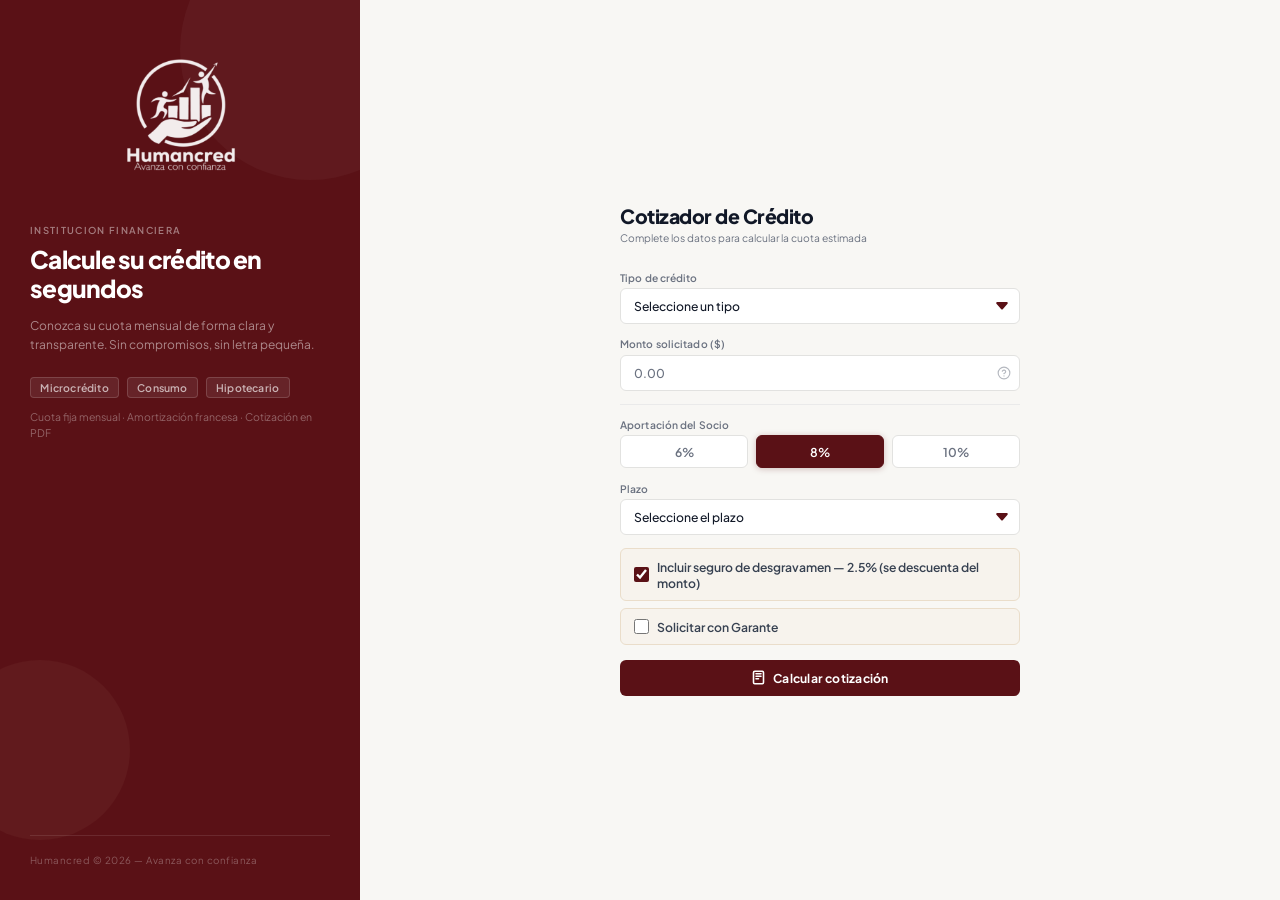
==== commit 439a309a: "style: logo index convertido a blanco para visibilidad sobre fondo vino Co-Authored-By: Claude Sonne" ====
--- a/index.html
+++ b/index.html
@@ -53,6 +53,7 @@
       object-fit: contain;
       object-position: center;
       margin: 0 auto 2rem;
+      filter: brightness(0) invert(1) opacity(0.92);
     }
 
     .brand-content { flex: 1; }
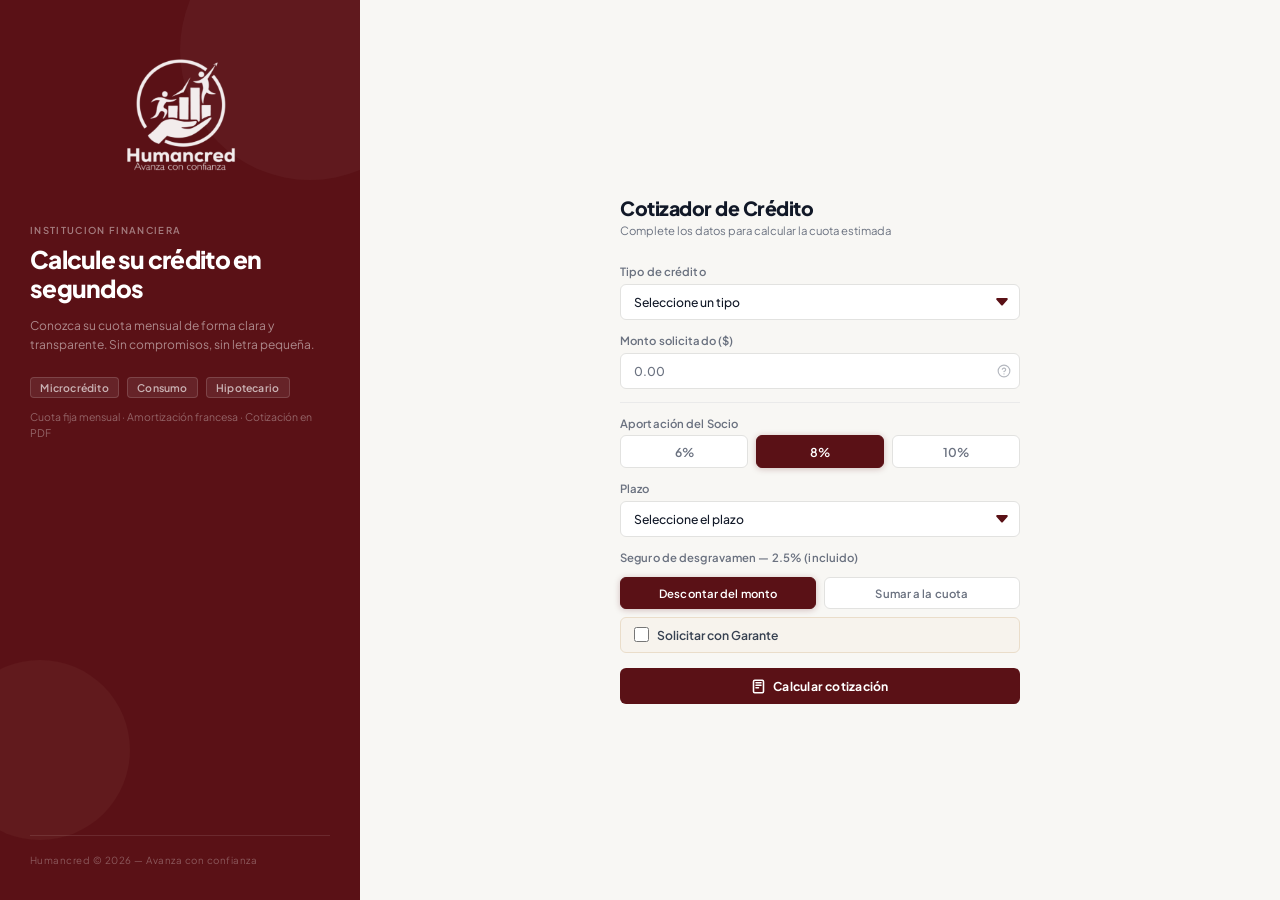
==== commit a9f2fdc7: "feat: tasa nominal en cuotas, desgravamen 100% con modalidad elegible, totales en tabla de amortizac" ====
--- a/index.html
+++ b/index.html
@@ -387,10 +387,13 @@
 
         <!-- Seguro de desgravamen -->
         <div class="form-group" style="margin-bottom:0.5rem;">
-          <label class="toggle-group" for="desgravamen-toggle">
-            <input type="checkbox" id="desgravamen-toggle" checked />
-            <span class="toggle-label">Incluir seguro de desgravamen &mdash; 2.5% (se descuenta del monto)</span>
-          </label>
+          <label class="form-label">Seguro de desgravamen &mdash; 2.5% (incluido)</label>
+          <div class="pill-group" id="desgravamen-mode-wrap" style="margin-top:0.5rem;">
+            <input type="radio" name="desgravamen-mode" id="desg-descuento" value="descuento" class="pill-option" checked />
+            <label for="desg-descuento" class="pill-label" style="font-size:var(--texto-xs);">Descontar del monto</label>
+            <input type="radio" name="desgravamen-mode" id="desg-cuotas" value="cuotas" class="pill-option" />
+            <label for="desg-cuotas" class="pill-label" style="font-size:var(--texto-xs);">Sumar a la cuota</label>
+          </div>
         </div>
 
         <!-- Solicitar con Garante -->
@@ -421,7 +424,7 @@
 
   </div>
 
-  <script src="js/calculator.js?v=5"></script>
+  <script src="js/calculator.js?v=6"></script>
   <script>
     const plazosEstandar = {
       Microcredito: [12, 24, 36],
@@ -519,7 +522,7 @@
       const monto  = Number($('monto').value);
       const tasa   = $('tasa').value === 'Otros' ? Number($('tasa-otros').value) : Number($('tasa').value);
       const encaje = Number(document.querySelector('input[name="encaje"]:checked')?.value || 8);
-      const desgravamen = $('desgravamen-toggle').checked;
+      const desgravamenMode = document.querySelector('input[name="desgravamen-mode"]:checked')?.value || 'descuento';
       const conGarante  = $('garante-toggle').checked;
       const plazo  = $('plazo').value === 'custom' ? Number($('plazo-custom').value) : Number($('plazo').value);
 
@@ -534,7 +537,7 @@
         return mostrarAlerta(`${nombre}: monto entre $${lim.min.toLocaleString('es-ES')} y $${lim.max.toLocaleString('es-ES')}.`);
       }
 
-      const data = calculateLoan(tipo, monto, plazo, tasa, encaje, desgravamen);
+      const data = calculateLoan(tipo, monto, plazo, tasa, encaje, desgravamenMode);
       data.conGarante = conGarante;
       localStorage.setItem('loanData', JSON.stringify(data));
       window.location.href = 'html/resumen.html';
--- a/css/app.css
+++ b/css/app.css
@@ -39,7 +39,7 @@
 
   --fuente: 'Plus Jakarta Sans', 'Helvetica Neue', system-ui, sans-serif;
 
-  --texto-xs:   0.6875rem;
+  --texto-xs:   0.75625rem;
   --texto-sm:   0.8125rem;
   --texto-base: 0.9375rem;
   --texto-lg:   1.0625rem;
